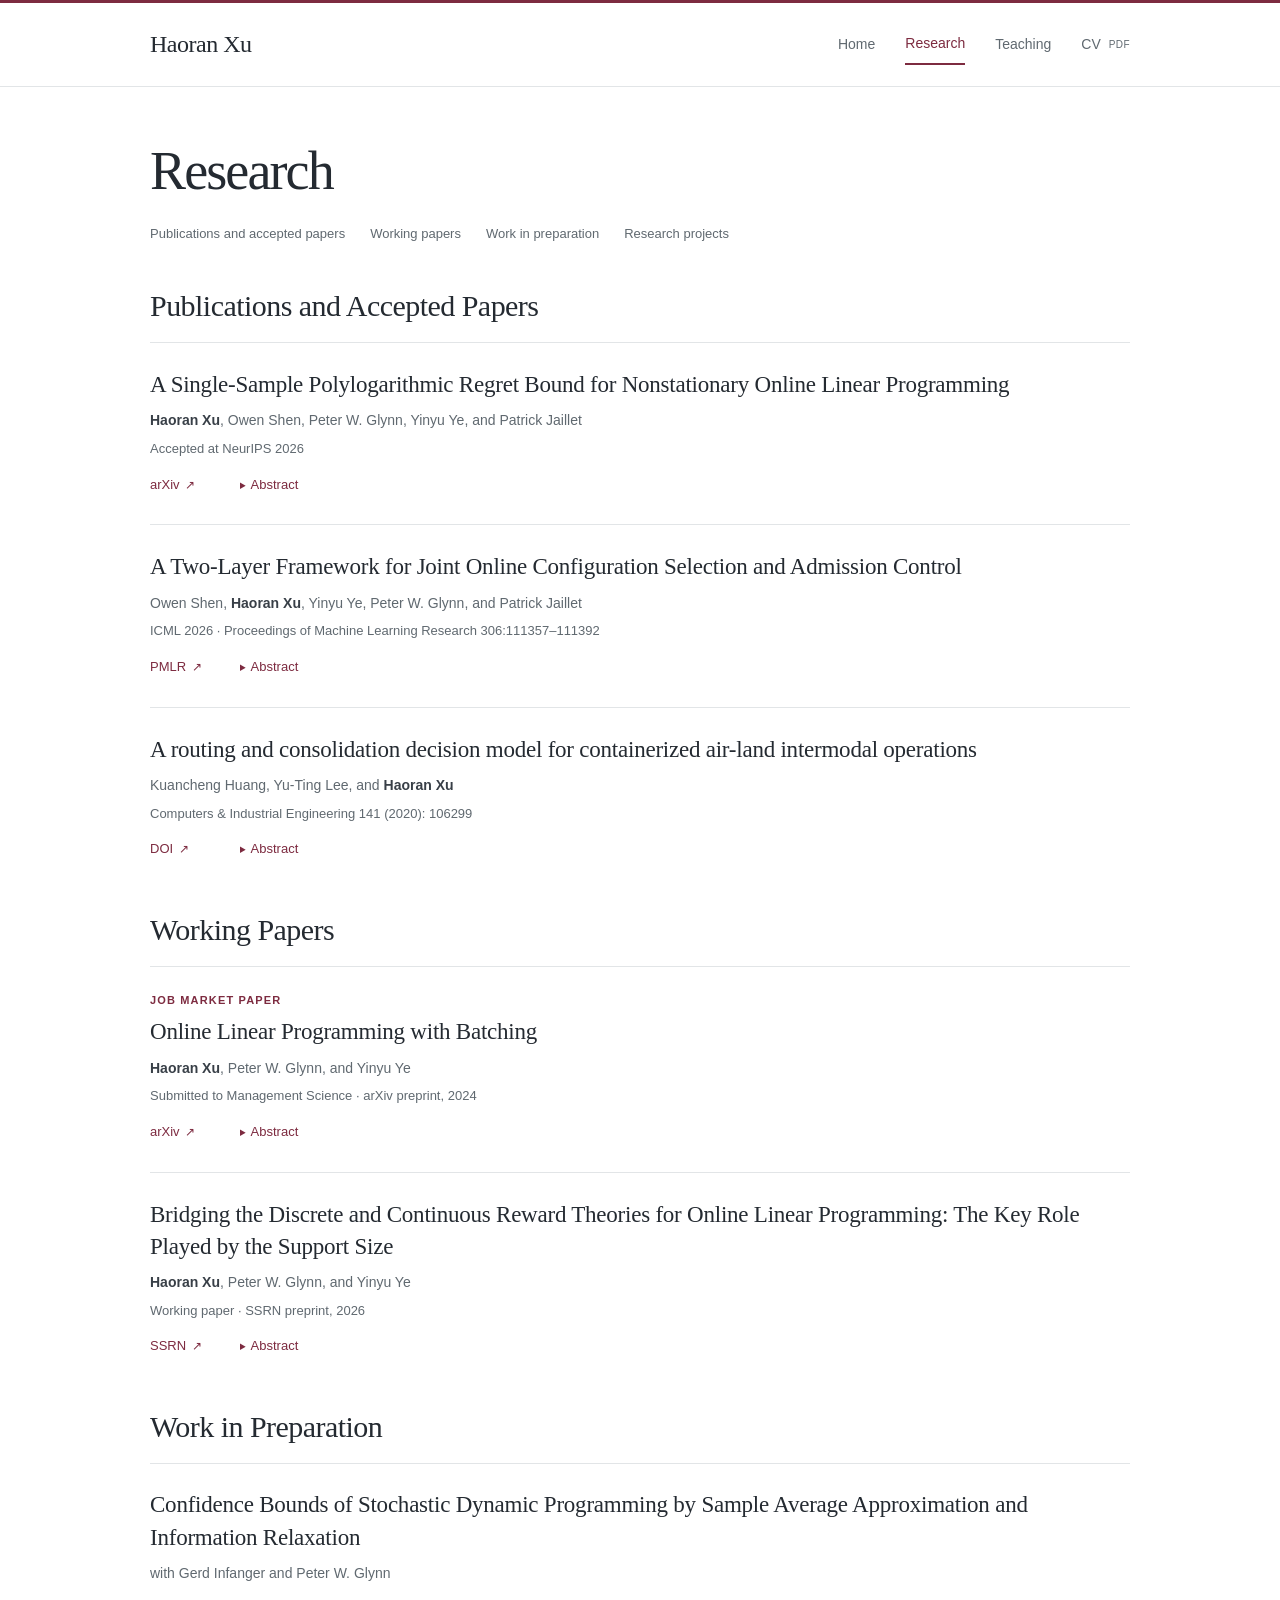
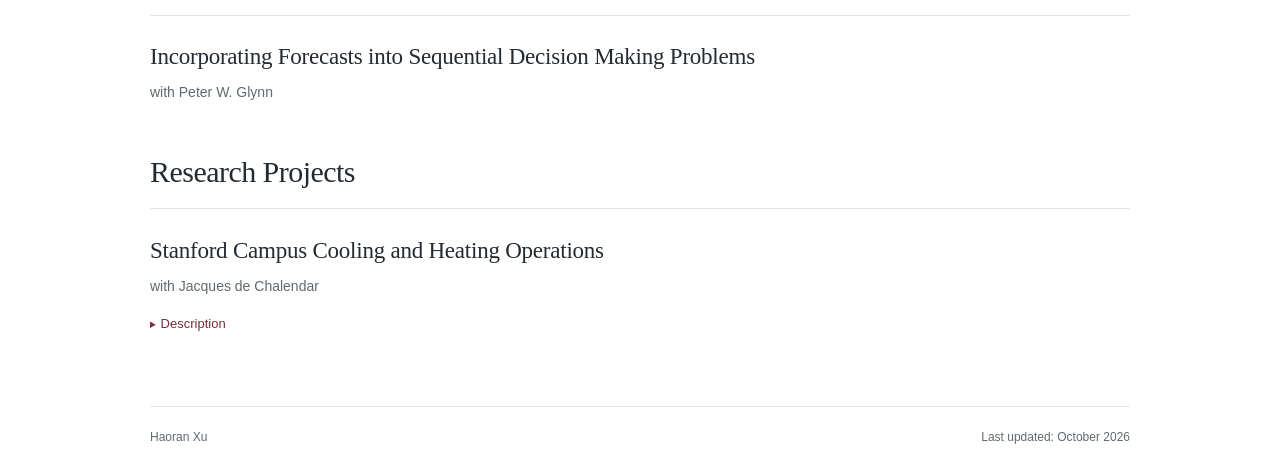
==== research.html @ 0963c2d7 "Add files via upload" ====
<!doctype html>
<html lang="en">
<head>
  <meta charset="utf-8">
  <meta name="viewport" content="width=device-width, initial-scale=1">
  <meta name="description" content="Research papers and projects by Haoran Xu, PhD candidate in Management Science and Engineering at Stanford University.">
  <meta name="author" content="Haoran Xu">
  <meta name="theme-color" content="#7d2b40">
  <meta name="color-scheme" content="light">
  <meta property="og:type" content="website">
  <meta property="og:title" content="Research | Haoran Xu">
  <meta property="og:description" content="Research papers and projects by Haoran Xu, PhD candidate in Management Science and Engineering at Stanford University.">
  <title>Research | Haoran Xu</title>
  <link rel="icon" href="assets/favicon.svg" type="image/svg+xml">
  <link rel="stylesheet" href="style.css">
</head>
<body class="research-page">
  <a class="skip-link" href="#main">Skip to content</a>
  <header class="site-header">
    <div class="header-inner">
      <a class="site-name" href="index.html">Haoran Xu</a>
      <nav class="site-nav" aria-label="Main navigation">
        <a href="index.html">Home</a>
        <a href="research.html" aria-current="page">Research</a>
        <a href="teaching.html">Teaching</a>
        <a href="files/Haoran_Xu_CV.pdf" target="_blank" rel="noopener" aria-label="CV PDF, opens in a new tab">CV <span class="pdf-tag">PDF</span></a>
      </nav>
    </div>
  </header>
  <main id="main" class="site-main" tabindex="-1">
    <header class="page-intro">
      <h1>Research</h1>
      <nav class="section-nav" aria-label="Research sections">
        <a href="#publications">Publications and accepted papers</a>
        <a href="#working-papers">Working papers</a>
        <a href="#in-preparation">Work in preparation</a>
        <a href="#projects">Research projects</a>
      </nav>
    </header>
    <section class="research-section" id="publications" aria-labelledby="publications-title">
      <h2 id="publications-title">Publications and Accepted Papers</h2>
      <article class="paper" id="single-sample" aria-labelledby="single-sample-title">
  <h3 id="single-sample-title"><a class="paper-title-link" href="https://arxiv.org/abs/2603.14673" target="_blank" rel="noopener noreferrer">A Single-Sample Polylogarithmic Regret Bound for Nonstationary Online Linear Programming</a></h3>
  <p class="paper-authors"><span class="author-self">Haoran Xu</span>, Owen Shen, Peter W. Glynn, Yinyu Ye, and Patrick Jaillet</p>
  <p class="paper-status">Accepted at NeurIPS 2026</p>
  <div class="paper-controls">
    <p class="paper-links"><a href="https://arxiv.org/abs/2603.14673" target="_blank" rel="noopener noreferrer" aria-label="arXiv page for A Single-Sample Polylogarithmic Regret Bound for Nonstationary Online Linear Programming">arXiv <span class="external-mark" aria-hidden="true">↗</span></a></p>
    <details class="abstract">
      <summary>Abstract<span class="sr-only"> for A Single-Sample Polylogarithmic Regret Bound for Nonstationary Online Linear Programming</span></summary>
      <div class="abstract-content">
        <p>We study nonstationary Online Linear Programming (OLP), where <math xmlns="http://www.w3.org/1998/Math/MathML" display="inline" aria-label="n" data-tex="n"><mrow><mi>n</mi></mrow></math> orders arrive sequentially with reward-resource consumption pairs that form a sequence of independent, but not necessarily identically distributed, random vectors. At the beginning of the planning horizon, the decision-maker is provided with a resource endowment that is sufficient to fulfill a significant portion of the requests. The decision-maker seeks to maximize the expected total reward by making immediate and irrevocable acceptance or rejection decisions for each order, subject to this resource endowment. We focus on the challenging single-sample setting, where only one sample from each of the <math xmlns="http://www.w3.org/1998/Math/MathML" display="inline" aria-label="n" data-tex="n"><mrow><mi>n</mi></mrow></math> distributions is available at the start of the planning horizon.</p>
<p>We propose a novel re-solving algorithm that integrates a dynamic programming perspective with the dual-based frameworks traditionally employed in stationary environments. In the large-resource regime, where the resource endowment scales linearly with the number of orders, we prove that our algorithm achieves <math xmlns="http://www.w3.org/1998/Math/MathML" display="inline" aria-label="Big O of log n squared" data-tex="O((\log n)^2)"><mrow><mi>O</mi><mo stretchy="false" lspace="0" rspace="0">(</mo><msup><mrow><mo stretchy="false" lspace="0" rspace="0">(</mo><mi mathvariant="normal">log</mi><mo>&#x2061;</mo><mi>n</mi><mo stretchy="false" lspace="0" rspace="0">)</mo></mrow><mn>2</mn></msup><mo stretchy="false" lspace="0" rspace="0">)</mo></mrow></math> regret across a broad class of nonstationary distribution sequences. Our results demonstrate that polylogarithmic regret is attainable even under significant environmental shifts and minimal data availability, bridging the gap between stationary OLP and more volatile real-world resource allocation problems.</p>
      </div>
    </details>
  </div>
</article>
      <article class="paper" id="configuration" aria-labelledby="configuration-title">
  <h3 id="configuration-title"><a class="paper-title-link" href="https://proceedings.mlr.press/v306/shen26x.html" target="_blank" rel="noopener noreferrer">A Two-Layer Framework for Joint Online Configuration Selection and Admission Control</a></h3>
  <p class="paper-authors">Owen Shen, <span class="author-self">Haoran Xu</span>, Yinyu Ye, Peter W. Glynn, and Patrick Jaillet</p>
  <p class="paper-status">ICML 2026 · Proceedings of Machine Learning Research 306:111357–111392</p>
  <div class="paper-controls">
    <p class="paper-links"><a href="https://proceedings.mlr.press/v306/shen26x.html" target="_blank" rel="noopener noreferrer" aria-label="PMLR page for A Two-Layer Framework for Joint Online Configuration Selection and Admission Control">PMLR <span class="external-mark" aria-hidden="true">↗</span></a></p>
    <details class="abstract">
      <summary>Abstract<span class="sr-only"> for A Two-Layer Framework for Joint Online Configuration Selection and Admission Control</span></summary>
      <div class="abstract-content">
        <p>We study online configuration selection with admission control problem, which arises in LLM serving, GPU scheduling, and revenue management. In a planning horizon with <math xmlns="http://www.w3.org/1998/Math/MathML" display="inline" aria-label="T" data-tex="T"><mrow><mi>T</mi></mrow></math> periods, we consider a two-layer framework for the decisions made within each time period. In the first layer, the decision maker selects one of the <math xmlns="http://www.w3.org/1998/Math/MathML" display="inline" aria-label="K" data-tex="K"><mrow><mi>K</mi></mrow></math> configurations (ex. quantization, parallelism, fare class) which induces distribution over the reward-resource pair of the incoming request. In the second layer, the decision maker observes the request and then decides whether to accept it or not. Benchmarking this framework requires care. We introduce a switching-aware fluid oracle that accounts for the value of mixing configurations over time, provably upper-bounding any online policy. We derive a max-min formulation for evaluating the benchmark, and we characterize saddle points of the max-min problem via primal-dual optimality conditions linking equilibrium, feasibility, and complementarity. This guides the design of SP-UCB–OLP algorithm, which solves an optimistic saddle point problem and achieves <math xmlns="http://www.w3.org/1998/Math/MathML" display="inline" aria-label="O tilde of square root of K T" data-tex="\tilde{O}(\sqrt{KT})"><mrow><mover accent="true"><mi>O</mi><mo stretchy="false">~</mo></mover><mo stretchy="false" lspace="0" rspace="0">(</mo><msqrt><mi>K</mi><mi>T</mi></msqrt><mo stretchy="false" lspace="0" rspace="0">)</mo></mrow></math> regret.</p>
      </div>
    </details>
  </div>
</article>
      <article class="paper" id="intermodal" aria-labelledby="intermodal-title">
  <h3 id="intermodal-title"><a class="paper-title-link" href="https://doi.org/10.1016/j.cie.2020.106299" target="_blank" rel="noopener noreferrer">A routing and consolidation decision model for containerized air-land intermodal operations</a></h3>
  <p class="paper-authors">Kuancheng Huang, Yu-Ting Lee, and <span class="author-self">Haoran Xu</span></p>
  <p class="paper-status">Computers &amp; Industrial Engineering 141 (2020): 106299</p>
  <div class="paper-controls">
    <p class="paper-links"><a href="https://doi.org/10.1016/j.cie.2020.106299" target="_blank" rel="noopener noreferrer" aria-label="DOI page for A routing and consolidation decision model for containerized air-land intermodal operations">DOI <span class="external-mark" aria-hidden="true">↗</span></a></p>
    <details class="abstract">
      <summary>Abstract<span class="sr-only"> for A routing and consolidation decision model for containerized air-land intermodal operations</span></summary>
      <div class="abstract-content">
        <p>The study aims to provide the decision support for airfreight forwarders regarding the air-land intermodal operation, for which shipments are transported to gateway airports by air transportation and then delivered to final destinations by trucking service. A mixed integer programming model has been formulated to tackle the integrated routing and consolidation decision, given the various types of air containers. This study has designed an approximate solution algorithm based on Lagrangian Relaxation. In the numerical experiment, the solution algorithm can achieve an objective function value very close to optimality or the Lagrangian lower bound within an acceptable computation time.</p>
      </div>
    </details>
  </div>
</article>
    </section>
    <section class="research-section" id="working-papers" aria-labelledby="working-title">
      <h2 id="working-title">Working Papers</h2>
      <article class="paper" id="batching" aria-labelledby="batching-title">
  <p class="paper-badge">Job Market Paper</p>
<h3 id="batching-title"><a class="paper-title-link" href="https://arxiv.org/abs/2408.00310" target="_blank" rel="noopener noreferrer">Online Linear Programming with Batching</a></h3>
  <p class="paper-authors"><span class="author-self">Haoran Xu</span>, Peter W. Glynn, and Yinyu Ye</p>
  <p class="paper-status">Submitted to Management Science · arXiv preprint, 2024</p>
  <div class="paper-controls">
    <p class="paper-links"><a href="https://arxiv.org/abs/2408.00310" target="_blank" rel="noopener noreferrer" aria-label="arXiv page for Online Linear Programming with Batching">arXiv <span class="external-mark" aria-hidden="true">↗</span></a></p>
    <details class="abstract">
      <summary>Abstract<span class="sr-only"> for Online Linear Programming with Batching</span></summary>
      <div class="abstract-content">
        <p>We study Online Linear Programming (OLP) with batching. The planning horizon is cut into <math xmlns="http://www.w3.org/1998/Math/MathML" display="inline" aria-label="K" data-tex="K"><mrow><mi>K</mi></mrow></math> batches, and decisions on orders can be delayed to the end of their associated batch. The ability to delay decisions improves operational performance, as measured by regret. We study two questions: (1) What is a lower bound on the regret as a function of <math xmlns="http://www.w3.org/1998/Math/MathML" display="inline" aria-label="K" data-tex="K"><mrow><mi>K</mi></mrow></math> and the length of the planning horizon? (2) Which algorithms can achieve this regret lower bound? This paper analyzes these questions when the distribution of the reward has a continuous support. We provide an <math xmlns="http://www.w3.org/1998/Math/MathML" display="inline" aria-label="Omega of log K" data-tex="\Omega(\log K)"><mrow><mi mathvariant="normal">Ω</mi><mo stretchy="false" lspace="0" rspace="0">(</mo><mi mathvariant="normal">log</mi><mo>&#x2061;</mo><mi>K</mi><mo stretchy="false" lspace="0" rspace="0">)</mo></mrow></math> regret lower bound in the single-resource case, and we provide pricing algorithms having an <math xmlns="http://www.w3.org/1998/Math/MathML" display="inline" aria-label="Big O of log K" data-tex="O(\log K)"><mrow><mi>O</mi><mo stretchy="false" lspace="0" rspace="0">(</mo><mi mathvariant="normal">log</mi><mo>&#x2061;</mo><mi>K</mi><mo stretchy="false" lspace="0" rspace="0">)</mo></mrow></math> regret in the setting with Poisson arrivals and multiple types of resources. All the algorithms update the prices at most <math xmlns="http://www.w3.org/1998/Math/MathML" display="inline" aria-label="K" data-tex="K"><mrow><mi>K</mi></mrow></math> times and only delay orders of the first and the last batches. All the regret bounds are independent of the length of the planning horizon. Finally, we study a more realistic large support setting where the number of distinct order types is finite but scales with the total number of orders. We prove that our <math xmlns="http://www.w3.org/1998/Math/MathML" display="inline" aria-label="Theta of log K" data-tex="\Theta(\log K)"><mrow><mi mathvariant="normal">Θ</mi><mo stretchy="false" lspace="0" rspace="0">(</mo><mi mathvariant="normal">log</mi><mo>&#x2061;</mo><mi>K</mi><mo stretchy="false" lspace="0" rspace="0">)</mo></mrow></math> bounds still hold for the batching operation of a multisecretary problem with discretized uniform rewards in this large support setting, provided the support grows fast enough. This suggests that the continuous support setting that is the paper’s focus serves as a useful theoretical surrogate for the more realistic large finite support setting.</p>
      </div>
    </details>
  </div>
</article>
      <article class="paper" id="bridging" aria-labelledby="bridging-title">
  <h3 id="bridging-title"><a class="paper-title-link" href="https://ssrn.com/abstract=7526320" target="_blank" rel="noopener noreferrer">Bridging the Discrete and Continuous Reward Theories for Online Linear Programming: The Key Role Played by the Support Size</a></h3>
  <p class="paper-authors"><span class="author-self">Haoran Xu</span>, Peter W. Glynn, and Yinyu Ye</p>
  <p class="paper-status">Working paper · SSRN preprint, 2026</p>
  <div class="paper-controls">
    <p class="paper-links"><a href="https://ssrn.com/abstract=7526320" target="_blank" rel="noopener noreferrer" aria-label="SSRN page for Bridging the Discrete and Continuous Reward Theories for Online Linear Programming: The Key Role Played by the Support Size">SSRN <span class="external-mark" aria-hidden="true">↗</span></a></p>
    <details class="abstract">
      <summary>Abstract<span class="sr-only"> for Bridging the Discrete and Continuous Reward Theories for Online Linear Programming: The Key Role Played by the Support Size</span></summary>
      <div class="abstract-content">
        <p>Existing finite support theory for online linear programming gives regret bounds independent of the number of requests but typically polynomial in the reward support size. On the other hand, continuous support theory establishes that the regret is logarithmic in the number of requests. Given the quite different regret behaviors in these two settings, it is natural to study the intermediate regime, where both the number of requests <math xmlns="http://www.w3.org/1998/Math/MathML" display="inline" aria-label="n" data-tex="n"><mrow><mi>n</mi></mrow></math> and the reward-support size <math xmlns="http://www.w3.org/1998/Math/MathML" display="inline" aria-label="S" data-tex="S"><mrow><mi>S</mi></mrow></math> are large but finite. This regime is also important at a practical level, as it describes settings in which the number of customer types and number of requests are both large. We consider the single resource problem with independent and identically distributed requests from a known distribution. Under appropriate regularity conditions, we prove an <math xmlns="http://www.w3.org/1998/Math/MathML" display="inline" aria-label="Big O of log of min of n and S squared, plus 1 over pi sub min" data-tex="O(\log(\min\{n,S^2\})+1/\pi_{\min})"><mrow><mi>O</mi><mo stretchy="false" lspace="0" rspace="0">(</mo><mi mathvariant="normal">log</mi><mo>&#x2061;</mo><mo stretchy="false" lspace="0" rspace="0">(</mo><mi mathvariant="normal">min</mi><mo>&#x2061;</mo><mo stretchy="false" lspace="0" rspace="0">{</mo><mi>n</mi><mo>,</mo><msup><mi>S</mi><mn>2</mn></msup><mo stretchy="false" lspace="0" rspace="0">}</mo><mo stretchy="false" lspace="0" rspace="0">)</mo><mo>+</mo><mn>1</mn><mo>/</mo><msub><mi>π</mi><mi mathvariant="normal">min</mi></msub><mo stretchy="false" lspace="0" rspace="0">)</mo></mrow></math> regret bound for the Fluid Bayes Selector algorithm, where <math xmlns="http://www.w3.org/1998/Math/MathML" display="inline" aria-label="pi sub min" data-tex="\pi_{\min}"><mrow><msub><mi>π</mi><mi mathvariant="normal">min</mi></msub></mrow></math> denotes the smallest point mass in the marginal distribution of resource consumption. This bound requires no nondegeneracy assumption on the finite support fluid LP. Under additional conditions, every feasible policy incurs <math xmlns="http://www.w3.org/1998/Math/MathML" display="inline" aria-label="Omega of log of min of n and S squared" data-tex="\Omega(\log(\min\{n,S^2\}))"><mrow><mi mathvariant="normal">Ω</mi><mo stretchy="false" lspace="0" rspace="0">(</mo><mi mathvariant="normal">log</mi><mo>&#x2061;</mo><mo stretchy="false" lspace="0" rspace="0">(</mo><mi mathvariant="normal">min</mi><mo>&#x2061;</mo><mo stretchy="false" lspace="0" rspace="0">{</mo><mi>n</mi><mo>,</mo><msup><mi>S</mi><mn>2</mn></msup><mo stretchy="false" lspace="0" rspace="0">}</mo><mo stretchy="false" lspace="0" rspace="0">)</mo><mo stretchy="false" lspace="0" rspace="0">)</mo></mrow></math> regret. We construct two sequences of instances to show that the <math xmlns="http://www.w3.org/1998/Math/MathML" display="inline" aria-label="1 over pi sub min" data-tex="1/\pi_{\min}"><mrow><mn>1</mn><mo>/</mo><msub><mi>π</mi><mi mathvariant="normal">min</mi></msub></mrow></math> term is necessary in the worst case but not for every instance. For the multisecretary problem, exact asymptotics under additional smoothness and polynomial support growth establish <math xmlns="http://www.w3.org/1998/Math/MathML" display="inline" aria-label="square root of n" data-tex="\sqrt{n}"><mrow><msqrt><mi>n</mi></msqrt></mrow></math> as the exact support size scale at which continuous support theory correctly predicts the leading order term of regret of the large support regime. These results quantify the transition between finite and continuous support regret behavior, and clarify the impact of support size on regret.</p>
      </div>
    </details>
  </div>
</article>
    </section>
    <section class="research-section" id="in-preparation" aria-labelledby="preparation-title">
      <h2 id="preparation-title">Work in Preparation</h2>
      <article class="paper preparation-paper">
        <h3>Confidence Bounds of Stochastic Dynamic Programming by Sample Average Approximation and Information Relaxation</h3>
        <p class="paper-authors">with Gerd Infanger and Peter W. Glynn</p>
      </article>
      <article class="paper preparation-paper">
        <h3>Incorporating Forecasts into Sequential Decision Making Problems</h3>
        <p class="paper-authors">with Peter W. Glynn</p>
      </article>
    </section>
    <section class="research-section" id="projects" aria-labelledby="projects-title">
      <h2 id="projects-title">Research Projects</h2>
      <article class="paper project" id="stanford-cooling-heating">
        <h3>Stanford Campus Cooling and Heating Operations</h3>
        <p class="paper-authors">with Jacques de Chalendar</p>
        <div class="paper-controls">
          <details class="abstract">
            <summary style="margin-left: 0;">Description<span class="sr-only"> of Stanford Campus Cooling and Heating Operations</span></summary>
            <div class="abstract-content">
              <p>This project aims to improve the sustainability of the campus cooling and heating system at Stanford University. A key challenge is uncertainty in cooling and heating demand. Under the existing operating guidelines, maintaining reliable service during extreme weather events may require larger storage facilities, while maintaining larger reserves under normal conditions can increase electricity consumption and carbon dioxide emissions. To address this trade-off between reliability and sustainability, we use models of forecast errors from the literature to characterize the conditional distribution of actual cooling and heating demand given the current forecast, and develop a stochastic model predictive control method that repeatedly solves the remaining control problem using updated forecasts.</p>
            </div>
          </details>
        </div>
      </article>
    </section>
  </main>
  <footer class="site-footer">
    <div class="footer-inner">
      <span>Haoran Xu</span>
      <span>Last updated: October 2026</span>
    </div>
  </footer>
</body>
</html>
---- style.css ----
/* Shared presentation. No remote fonts, animations, analytics, or scripts. */
:root {
  --accent: #7d2b40;
  --accent-dark: #59202f;
  --ink: #242a31;
  --text: #383f47;
  --muted: #606970;
  --line: #e2e5e7;
  --soft: #faf9f9;
  --serif: Georgia, "Times New Roman", serif;
  --sans: -apple-system, BlinkMacSystemFont, "Segoe UI", Arial, sans-serif;
  --page-width: 980px;
}
* { box-sizing: border-box; }
html { color-scheme: light; -webkit-text-size-adjust: 100%; }
body {
  margin: 0; background: #fff; color: var(--text);
  font: 18px/1.7 var(--serif);
  min-height: 100vh; display: flex; flex-direction: column;
  -webkit-font-smoothing: antialiased;
}
a { color: var(--accent); text-decoration-thickness: 1px; text-underline-offset: 4px; }
a:hover { color: var(--accent-dark); }
a:focus-visible, summary:focus-visible {
  outline: 2px solid var(--accent); outline-offset: 5px; border-radius: 2px;
}
::selection { background: #f0dee3; color: var(--ink); }
h1,h2,h3,p { margin-top: 0; }
h1,h2,h3 { color: var(--ink); }
h1 { font-size: 54px; line-height: 1.16; letter-spacing: -.035em; font-weight: 400; margin-bottom: 15px; }
h2 { font-size: 30px; line-height: 1.28; letter-spacing: -.018em; font-weight: 400; margin-bottom: 25px; }
h3 { font-size: 23px; line-height: 1.4; letter-spacing: -.01em; font-weight: 400; margin-bottom: 8px; }
p { margin-bottom: 16px; }
.skip-link {
  position: absolute; top: -100px; left: 16px; z-index: 10;
  padding: 10px 14px; background: #fff; font-family: var(--sans);
}
.skip-link:focus { top: 10px; }
.sr-only {
  position: absolute; width: 1px; height: 1px; padding: 0;
  margin: -1px; overflow: hidden; clip: rect(0,0,0,0); white-space: nowrap; border: 0;
}
.site-header { border-top: 3px solid var(--accent); border-bottom: 1px solid var(--line); }
.header-inner {
  width: min(calc(100% - 64px), var(--page-width)); margin: 0 auto;
  min-height: 83px; display: flex; align-items: center;
  justify-content: space-between; gap: 24px;
}
.site-name { font: 24px/1.2 var(--serif); letter-spacing: -.02em; color: var(--ink); text-decoration: none; }
.site-nav { display: flex; align-items: center; gap: 30px; font: 14px/1.3 var(--sans); }
.site-nav a { padding: 10px 0; color: var(--muted); text-decoration: none; white-space: nowrap; }
.site-nav a:hover { color: var(--accent); }
.site-nav a[aria-current="page"] { color: var(--accent); border-bottom: 2px solid var(--accent); }
.pdf-tag { font: 10px/1 var(--sans); letter-spacing: .045em; margin-left: 4px; vertical-align: 1px; }
.site-main { width: min(calc(100% - 64px), var(--page-width)); margin: 0 auto; padding: 53px 0 68px; flex: 1; }
.hero { padding-bottom: 40px; }
.hero-copy { min-width: 0; }
.affiliation { font: 16px/1.8 var(--sans); color: var(--muted); margin-bottom: 18px; }
.position { font-weight: 600; color: var(--ink); }
.contact-links { display: flex; flex-wrap: wrap; gap: 9px 28px; font: 14px/1.5 var(--sans); margin-bottom: 26px; }
.contact-links a { text-decoration: none; }
.contact-links a:hover { text-decoration: underline; }
.external-mark { display: inline-block; font: 12px/1 var(--sans); margin-left: 2px; }
.intro { font-size: 20px; line-height: 1.75; margin-bottom: 0; max-width: 890px; }
.section-heading { display: flex; justify-content: space-between; align-items: baseline; gap: 20px; border-bottom: 1px solid var(--line); padding-bottom: 18px; }
.section-heading h2 { margin: 0; }
.all-research { font: 14px/1.4 var(--sans); white-space: nowrap; text-decoration: none; }
.all-research:hover { text-decoration: underline; }
.all-research span { margin-left: 5px; }
.paper { padding: 26px 0; border-bottom: 1px solid var(--line); scroll-margin-top: 25px; }
.paper:last-child { border-bottom: 0; padding-bottom: 0; }
.paper-title-link { color: var(--ink); text-decoration: none; }
.paper-title-link:hover { color: var(--accent); text-decoration: underline; }
.paper-badge { color: var(--accent); font: 600 11px/1.3 var(--sans); text-transform: uppercase; letter-spacing: .105em; margin-bottom: 9px; }
.paper-authors { font: 14px/1.7 var(--sans); color: var(--muted); margin: 0 0 5px; }
.author-self { color: var(--text); font-weight: 600; }
.paper-status { font: 13px/1.65 var(--sans); color: var(--muted); margin-bottom: 0; }
.paper-description { font-size: 17px; line-height: 1.72; max-width: 920px; margin: 13px 0 0; }
.paper-controls { margin-top: 12px; position: relative; }
.paper-links { position: absolute; left: 0; top: 0; font: 13px/1.6 var(--sans); margin: 0 25px 0 0; padding: 3px 0; }
.paper-links a { text-decoration: none; }
.paper-links a:hover { text-decoration: underline; }
.abstract { font-size: 17px; }
.abstract summary {
  font: 13px/1.6 var(--sans); color: var(--accent);
  cursor: pointer; padding: 3px 0; width: max-content; max-width: 100%;
  margin-left: 90px; list-style-position: inside;
}
.abstract summary::marker { color: var(--accent); font-size: 10px; }
.abstract summary:hover { text-decoration: underline; text-underline-offset: 4px; }
.abstract-content {
  clear: both; margin-top: 16px; padding: 17px 21px;
  border-left: 2px solid #d9b9c2; background: var(--soft);
  font-size: 17px; line-height: 1.8; overflow-wrap: break-word;
}
.abstract-content p { margin-bottom: 13px; }
.abstract-content p:last-child { margin-bottom: 0; }
.paper-controls::after { content: ""; display: block; clear: both; }
math { font-family: "Cambria Math", "STIX Two Math", "STIX Math", "Latin Modern Math", math; font-size: 1.02em; }
.page-intro { margin-bottom: 42px; }
.page-intro h1 { margin-bottom: 20px; }
.section-nav { display: flex; flex-wrap: wrap; gap: 8px 25px; font: 13px/1.7 var(--sans); }
.section-nav a { text-decoration: none; color: var(--muted); }
.section-nav a:hover { color: var(--accent); text-decoration: underline; }
.research-section { margin-top: 48px; scroll-margin-top: 24px; }
.research-section h2 { padding-bottom: 17px; border-bottom: 1px solid var(--line); margin-bottom: 0; }
.research-section:first-of-type { margin-top: 0; }
.preparation-paper { padding-top: 25px; padding-bottom: 24px; }
.project-description { font-size: 18px; line-height: 1.8; margin-top: 18px; margin-bottom: 0; }
.page-subtitle { color: var(--muted); font: 16px/1.6 var(--sans); margin-bottom: 0; }
.teaching-section { margin-bottom: 43px; }
.teaching-section:last-child { margin-bottom: 0; }
.teaching-section h2 { margin-bottom: 12px; }
.course { display: flex; align-items: center; justify-content: space-between; gap: 22px; padding: 20px 0; border-top: 1px solid var(--line); }
.course h3 { margin: 4px 0 0; font-size: 22px; }
.course-code { margin: 0; color: var(--accent); font: 600 12px/1.4 var(--sans); letter-spacing: .025em; }
.course-term { color: var(--muted); white-space: nowrap; margin: 0; font: 14px/1.6 var(--sans); }
.site-footer { margin-top: auto; }
.footer-inner {
  width: min(calc(100% - 64px), var(--page-width)); margin: 0 auto;
  border-top: 1px solid var(--line); padding: 21px 0 27px;
  display: flex; justify-content: space-between; gap: 20px;
  color: var(--muted); font: 12px/1.5 var(--sans);
}
/* Optional portrait: add hero--with-photo and an image as described in README. */
.hero--with-photo { display: grid; grid-template-columns: minmax(0,1fr) 128px; gap: 38px; align-items: start; }
.profile-photo { display: block; width: 128px; height: 128px; object-fit: cover; border-radius: 50%; }
@media (max-width: 700px) {
  .header-inner, .site-main, .footer-inner { width: calc(100% - 40px); }
  .header-inner { min-height: 76px; gap: 20px; }
  .site-nav { gap: 19px; font-size: 13px; }
  .site-name { font-size: 23px; }
  .site-main { padding-top: 36px; padding-bottom: 44px; }
  h1 { font-size: 45px; }
  h2 { font-size: 27px; }
  h3 { font-size: 22px; }
  .hero { padding-bottom: 34px; }
  .intro { font-size: 19px; line-height: 1.75; }
  .affiliation { font-size: 15px; }
  .contact-links { font-size: 13px; column-gap: 20px; }
  .paper { padding-top: 24px; padding-bottom: 24px; }
  .paper-authors { font-size: 13px; }
  .paper-status { font-size: 12px; }
  .paper-description { font-size: 17px; }
  .section-heading { padding-bottom: 16px; }
  .all-research { font-size: 13px; }
  .abstract-content { padding: 13px 16px; font-size: 16px; line-height: 1.8; }
  .page-intro { margin-bottom: 33px; }
  .research-section { margin-top: 37px; }
  .project-description { font-size: 17px; }
  .hero--with-photo { grid-template-columns: minmax(0,1fr) 96px; gap: 22px; }
  .profile-photo { width: 96px; height: 96px; }
}
@media (max-width: 480px) {
  .header-inner { display: block; padding-top: 18px; padding-bottom: 11px; }
  .site-name { display: inline-block; margin-bottom: 10px; }
  .site-nav { gap: 27px; }
  .site-nav a { padding-top: 5px; padding-bottom: 6px; }
  .site-main { padding-top: 30px; }
  h1 { font-size: 41px; }
  h2 { font-size: 25px; }
  h3 { font-size: 21px; }
  .contact-links { gap: 10px 22px; margin-bottom: 23px; }
  .contact-links a:first-child { flex-basis: 100%; }
  .intro { font-size: 18px; }
  .section-heading { align-items: baseline; gap: 12px; }
  .section-heading h2 { font-size: 24px; }
  .all-research { font-size: 12px; }
  .paper-authors { font-size: 13px; }
  .paper-description { font-size: 16px; }
  .abstract-content { padding: 12px 13px; }
  .section-nav { gap: 7px 18px; }
  .course { display: block; padding: 19px 0; }
  .course h3 { font-size: 21px; }
  .course-term { margin-top: 8px; font-size: 13px; }
  .footer-inner { font-size: 11px; gap: 12px; }
  .hero--with-photo { display: flex; flex-direction: column-reverse; gap: 20px; }
}
@media print {
  body { font-size: 11pt; color: #000; }
  .site-header, .site-footer, .skip-link, .section-nav, .all-research { display: none; }
  .site-main { width: 100%; padding: 0; }
  h1 { font-size: 28pt; }
  h2 { font-size: 19pt; }
  h3 { font-size: 14pt; }
  a { color: #000; }
  .abstract-content { background: none; font-size: 10pt; }
  .paper, .course { break-inside: avoid; }
  .hero { padding-bottom: 20px; }
}
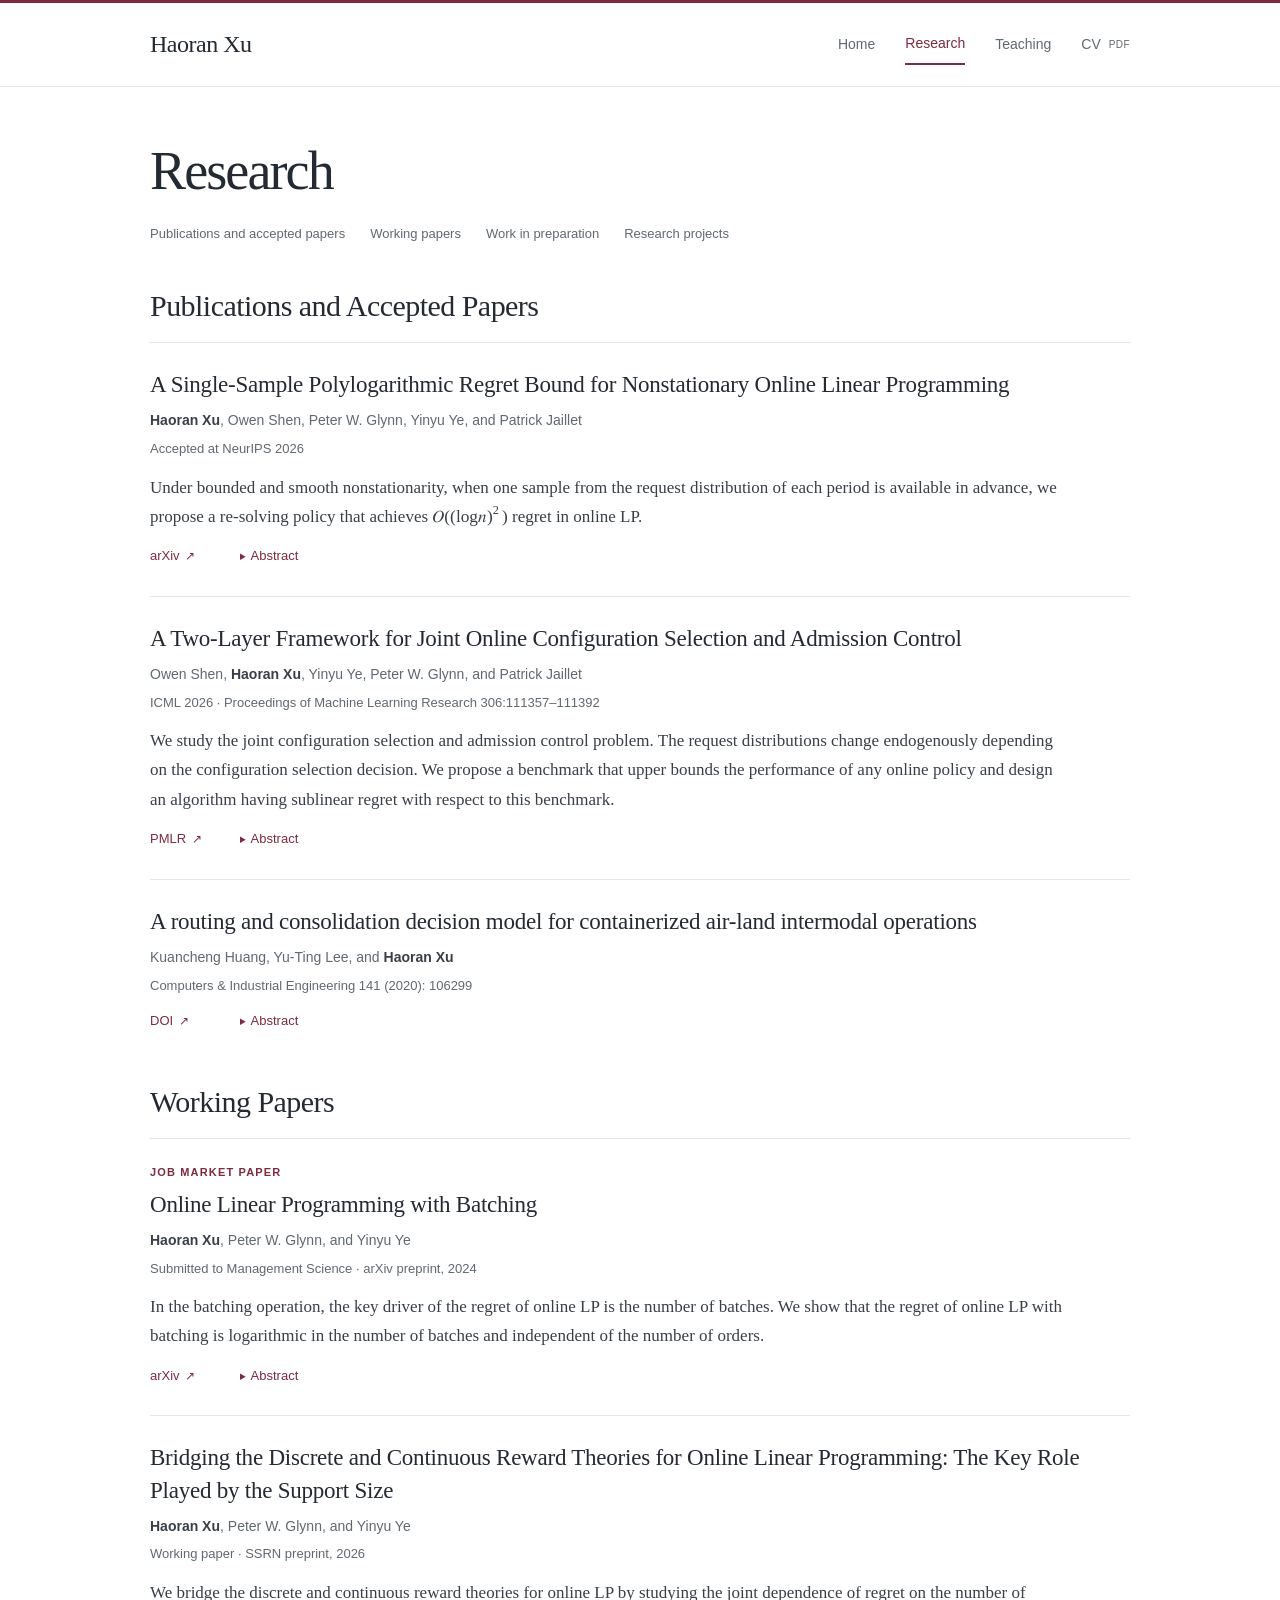
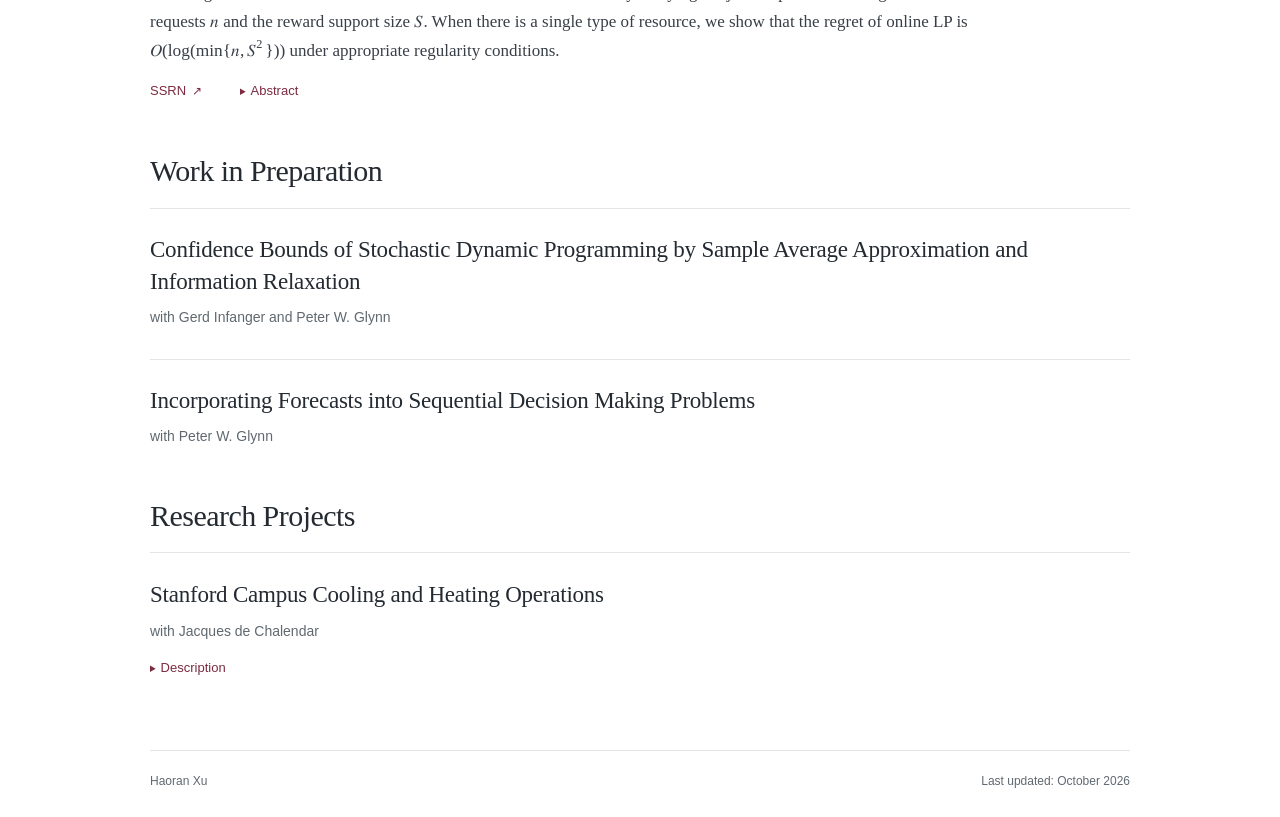
==== commit 866907df: "Add files via upload Update introduction and research summaries" ====
--- a/research.html
+++ b/research.html
@@ -43,6 +43,7 @@
   <h3 id="single-sample-title"><a class="paper-title-link" href="https://arxiv.org/abs/2603.14673" target="_blank" rel="noopener noreferrer">A Single-Sample Polylogarithmic Regret Bound for Nonstationary Online Linear Programming</a></h3>
   <p class="paper-authors"><span class="author-self">Haoran Xu</span>, Owen Shen, Peter W. Glynn, Yinyu Ye, and Patrick Jaillet</p>
   <p class="paper-status">Accepted at NeurIPS 2026</p>
+  <p class="paper-description">Under bounded and smooth nonstationarity, when one sample from the request distribution of each period is available in advance, we propose a re-solving policy that achieves <math xmlns="http://www.w3.org/1998/Math/MathML" display="inline" aria-label="Big O of log n squared" data-tex="O((\log n)^2)"><mrow><mi>O</mi><mo stretchy="false" lspace="0" rspace="0">(</mo><msup><mrow><mo stretchy="false" lspace="0" rspace="0">(</mo><mi mathvariant="normal">log</mi><mo>&#x2061;</mo><mi>n</mi><mo stretchy="false" lspace="0" rspace="0">)</mo></mrow><mn>2</mn></msup><mo stretchy="false" lspace="0" rspace="0">)</mo></mrow></math> regret in online LP.</p>
   <div class="paper-controls">
     <p class="paper-links"><a href="https://arxiv.org/abs/2603.14673" target="_blank" rel="noopener noreferrer" aria-label="arXiv page for A Single-Sample Polylogarithmic Regret Bound for Nonstationary Online Linear Programming">arXiv <span class="external-mark" aria-hidden="true">↗</span></a></p>
     <details class="abstract">
@@ -58,6 +59,7 @@
   <h3 id="configuration-title"><a class="paper-title-link" href="https://proceedings.mlr.press/v306/shen26x.html" target="_blank" rel="noopener noreferrer">A Two-Layer Framework for Joint Online Configuration Selection and Admission Control</a></h3>
   <p class="paper-authors">Owen Shen, <span class="author-self">Haoran Xu</span>, Yinyu Ye, Peter W. Glynn, and Patrick Jaillet</p>
   <p class="paper-status">ICML 2026 · Proceedings of Machine Learning Research 306:111357–111392</p>
+  <p class="paper-description">We study the joint configuration selection and admission control problem. The request distributions change endogenously depending on the configuration selection decision. We propose a benchmark that upper bounds the performance of any online policy and design an algorithm having sublinear regret with respect to this benchmark.</p>
   <div class="paper-controls">
     <p class="paper-links"><a href="https://proceedings.mlr.press/v306/shen26x.html" target="_blank" rel="noopener noreferrer" aria-label="PMLR page for A Two-Layer Framework for Joint Online Configuration Selection and Admission Control">PMLR <span class="external-mark" aria-hidden="true">↗</span></a></p>
     <details class="abstract">
@@ -90,6 +92,7 @@
 <h3 id="batching-title"><a class="paper-title-link" href="https://arxiv.org/abs/2408.00310" target="_blank" rel="noopener noreferrer">Online Linear Programming with Batching</a></h3>
   <p class="paper-authors"><span class="author-self">Haoran Xu</span>, Peter W. Glynn, and Yinyu Ye</p>
   <p class="paper-status">Submitted to Management Science · arXiv preprint, 2024</p>
+  <p class="paper-description">In the batching operation, the key driver of the regret of online LP is the number of batches. We show that the regret of online LP with batching is logarithmic in the number of batches and independent of the number of orders.</p>
   <div class="paper-controls">
     <p class="paper-links"><a href="https://arxiv.org/abs/2408.00310" target="_blank" rel="noopener noreferrer" aria-label="arXiv page for Online Linear Programming with Batching">arXiv <span class="external-mark" aria-hidden="true">↗</span></a></p>
     <details class="abstract">
@@ -104,6 +107,7 @@
   <h3 id="bridging-title"><a class="paper-title-link" href="https://ssrn.com/abstract=7526320" target="_blank" rel="noopener noreferrer">Bridging the Discrete and Continuous Reward Theories for Online Linear Programming: The Key Role Played by the Support Size</a></h3>
   <p class="paper-authors"><span class="author-self">Haoran Xu</span>, Peter W. Glynn, and Yinyu Ye</p>
   <p class="paper-status">Working paper · SSRN preprint, 2026</p>
+  <p class="paper-description">We bridge the discrete and continuous reward theories for online LP by studying the joint dependence of regret on the number of requests <math xmlns="http://www.w3.org/1998/Math/MathML" display="inline" aria-label="n" data-tex="n"><mrow><mi>n</mi></mrow></math> and the reward support size <math xmlns="http://www.w3.org/1998/Math/MathML" display="inline" aria-label="S" data-tex="S"><mrow><mi>S</mi></mrow></math>. When there is a single type of resource, we show that the regret of online LP is <math xmlns="http://www.w3.org/1998/Math/MathML" display="inline" aria-label="Big O of log of minimum of n and S squared" data-tex="O(\log(\min\{n,S^2\}))"><mrow><mi>O</mi><mo stretchy="false" lspace="0" rspace="0">(</mo><mi mathvariant="normal">log</mi><mo>&#x2061;</mo><mo stretchy="false" lspace="0" rspace="0">(</mo><mi mathvariant="normal">min</mi><mo>&#x2061;</mo><mo stretchy="false" lspace="0" rspace="0">{</mo><mi>n</mi><mo>,</mo><msup><mi>S</mi><mn>2</mn></msup><mo stretchy="false" lspace="0" rspace="0">}</mo><mo stretchy="false" lspace="0" rspace="0">)</mo><mo stretchy="false" lspace="0" rspace="0">)</mo></mrow></math> under appropriate regularity conditions.</p>
   <div class="paper-controls">
     <p class="paper-links"><a href="https://ssrn.com/abstract=7526320" target="_blank" rel="noopener noreferrer" aria-label="SSRN page for Bridging the Discrete and Continuous Reward Theories for Online Linear Programming: The Key Role Played by the Support Size">SSRN <span class="external-mark" aria-hidden="true">↗</span></a></p>
     <details class="abstract">
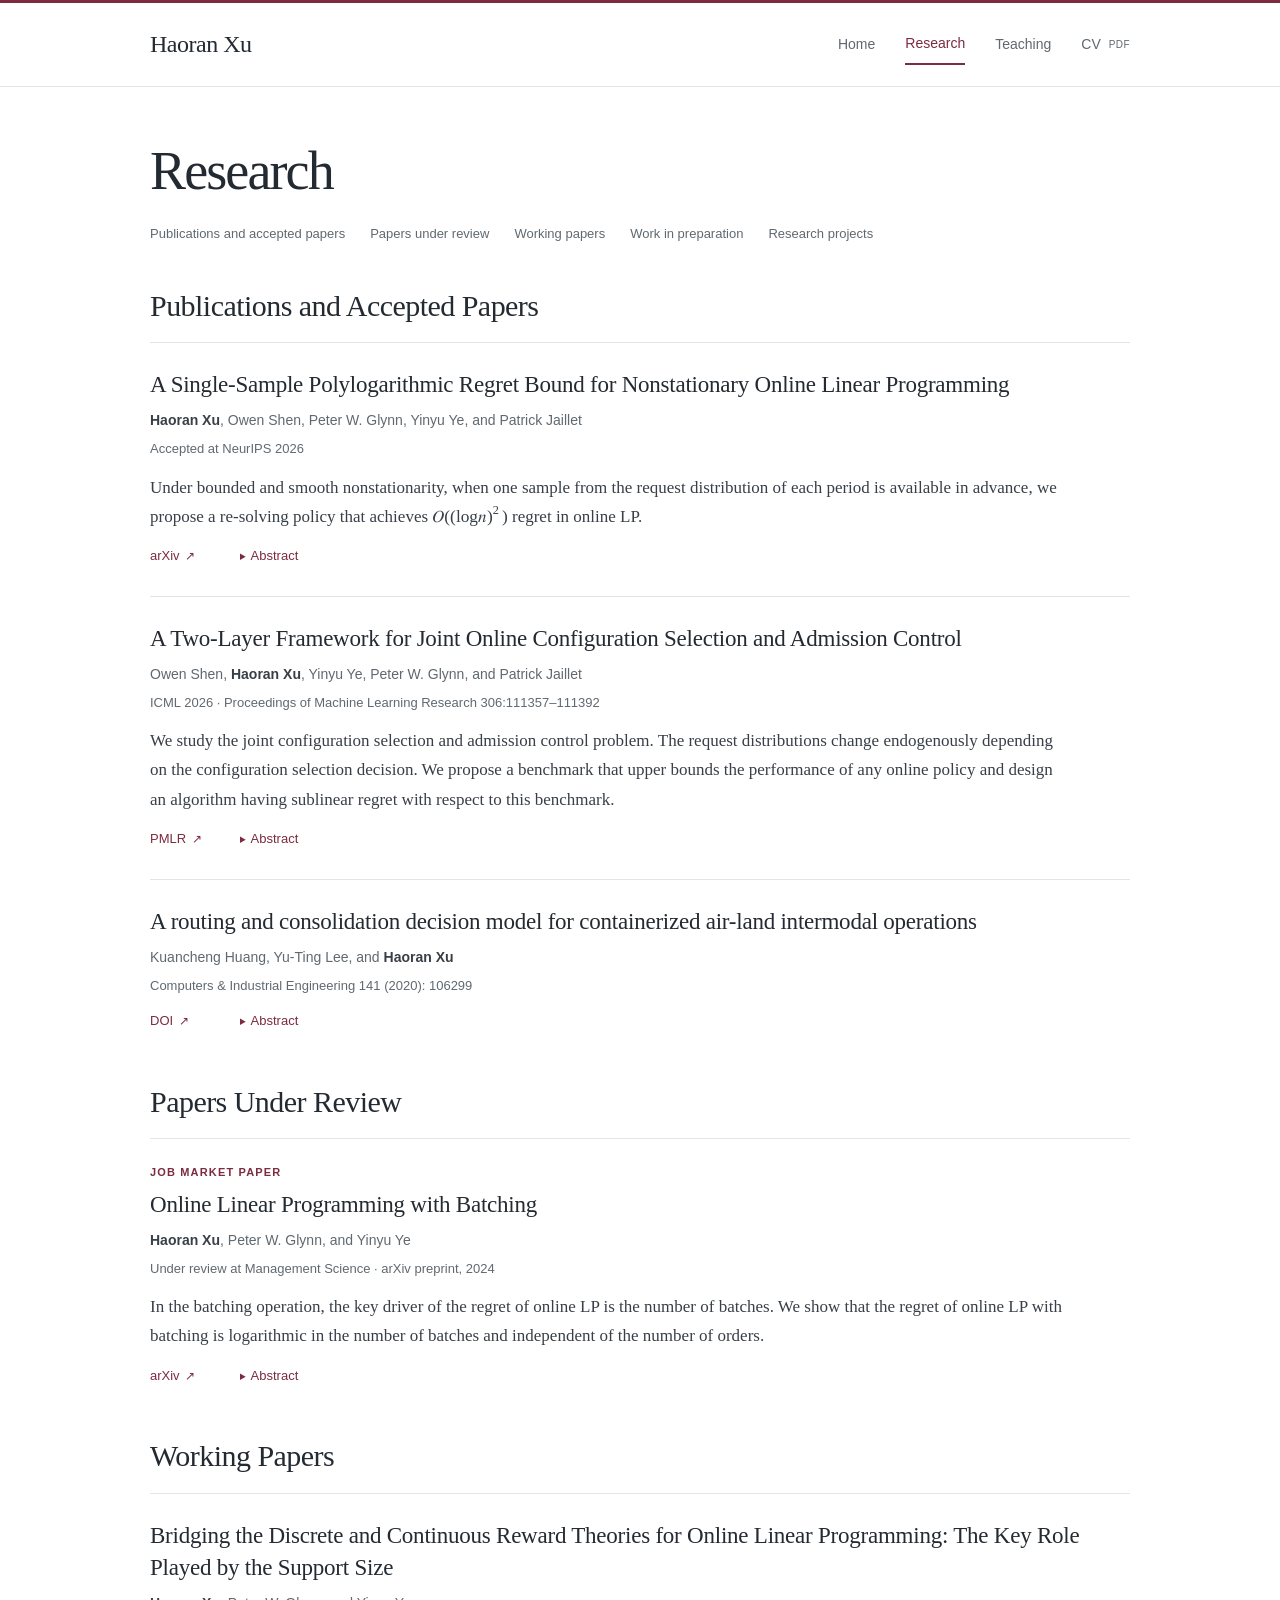
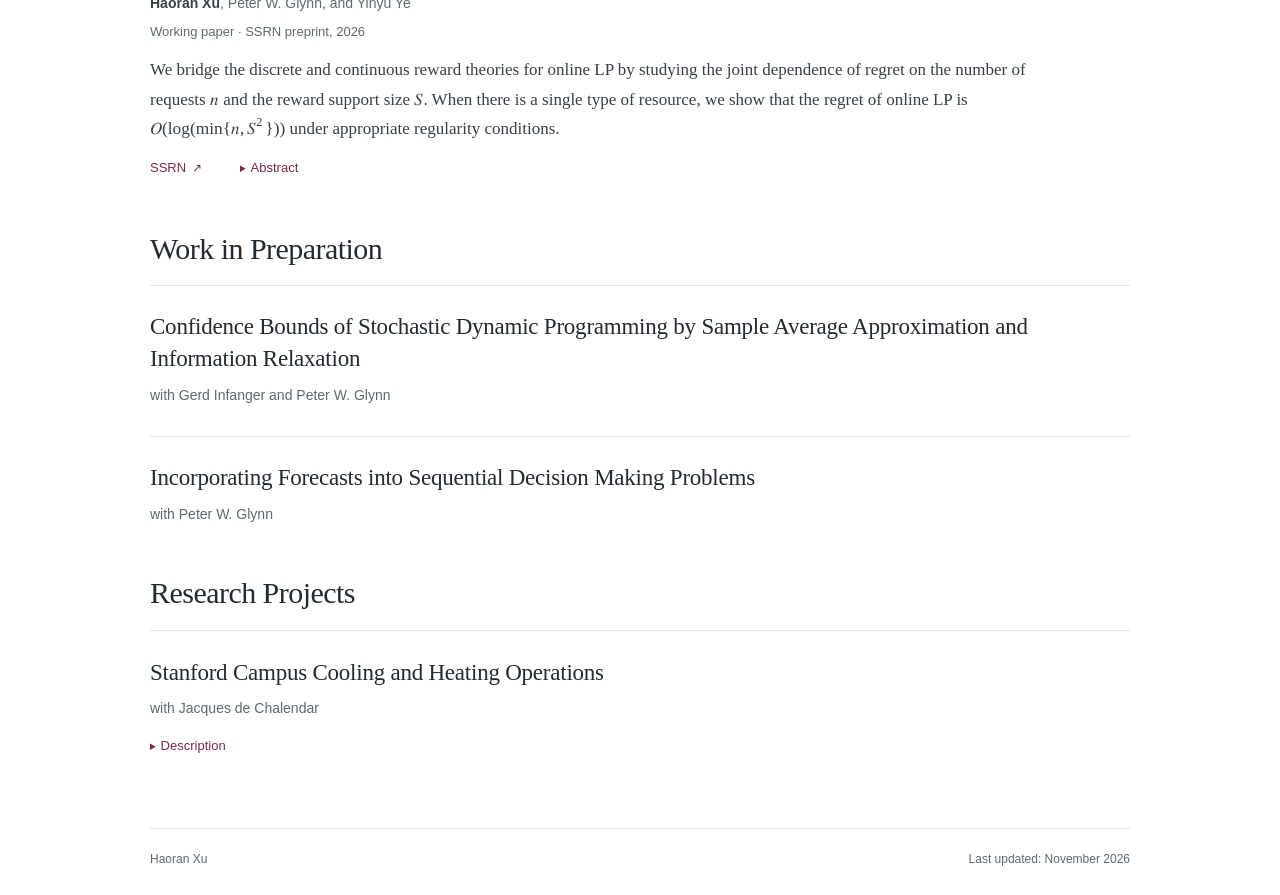
==== commit 9923a9eb: "Add files via upload" ====
--- a/research.html
+++ b/research.html
@@ -32,6 +32,7 @@
       <h1>Research</h1>
       <nav class="section-nav" aria-label="Research sections">
         <a href="#publications">Publications and accepted papers</a>
+        <a href="#under-review">Papers under review</a>
         <a href="#working-papers">Working papers</a>
         <a href="#in-preparation">Work in preparation</a>
         <a href="#projects">Research projects</a>
@@ -85,13 +86,13 @@
   </div>
 </article>
     </section>
-    <section class="research-section" id="working-papers" aria-labelledby="working-title">
-      <h2 id="working-title">Working Papers</h2>
+    <section class="research-section" id="under-review" aria-labelledby="under-review-title">
+      <h2 id="under-review-title">Papers Under Review</h2>
       <article class="paper" id="batching" aria-labelledby="batching-title">
   <p class="paper-badge">Job Market Paper</p>
 <h3 id="batching-title"><a class="paper-title-link" href="https://arxiv.org/abs/2408.00310" target="_blank" rel="noopener noreferrer">Online Linear Programming with Batching</a></h3>
   <p class="paper-authors"><span class="author-self">Haoran Xu</span>, Peter W. Glynn, and Yinyu Ye</p>
-  <p class="paper-status">Submitted to Management Science · arXiv preprint, 2024</p>
+  <p class="paper-status">Under review at Management Science · arXiv preprint, 2024</p>
   <p class="paper-description">In the batching operation, the key driver of the regret of online LP is the number of batches. We show that the regret of online LP with batching is logarithmic in the number of batches and independent of the number of orders.</p>
   <div class="paper-controls">
     <p class="paper-links"><a href="https://arxiv.org/abs/2408.00310" target="_blank" rel="noopener noreferrer" aria-label="arXiv page for Online Linear Programming with Batching">arXiv <span class="external-mark" aria-hidden="true">↗</span></a></p>
@@ -103,6 +104,9 @@
     </details>
   </div>
 </article>
+    </section>
+    <section class="research-section" id="working-papers" aria-labelledby="working-title">
+      <h2 id="working-title">Working Papers</h2>
       <article class="paper" id="bridging" aria-labelledby="bridging-title">
   <h3 id="bridging-title"><a class="paper-title-link" href="https://ssrn.com/abstract=7526320" target="_blank" rel="noopener noreferrer">Bridging the Discrete and Continuous Reward Theories for Online Linear Programming: The Key Role Played by the Support Size</a></h3>
   <p class="paper-authors"><span class="author-self">Haoran Xu</span>, Peter W. Glynn, and Yinyu Ye</p>
@@ -149,7 +153,7 @@
   <footer class="site-footer">
     <div class="footer-inner">
       <span>Haoran Xu</span>
-      <span>Last updated: October 2026</span>
+      <span>Last updated: November 2026</span>
     </div>
   </footer>
 </body>
